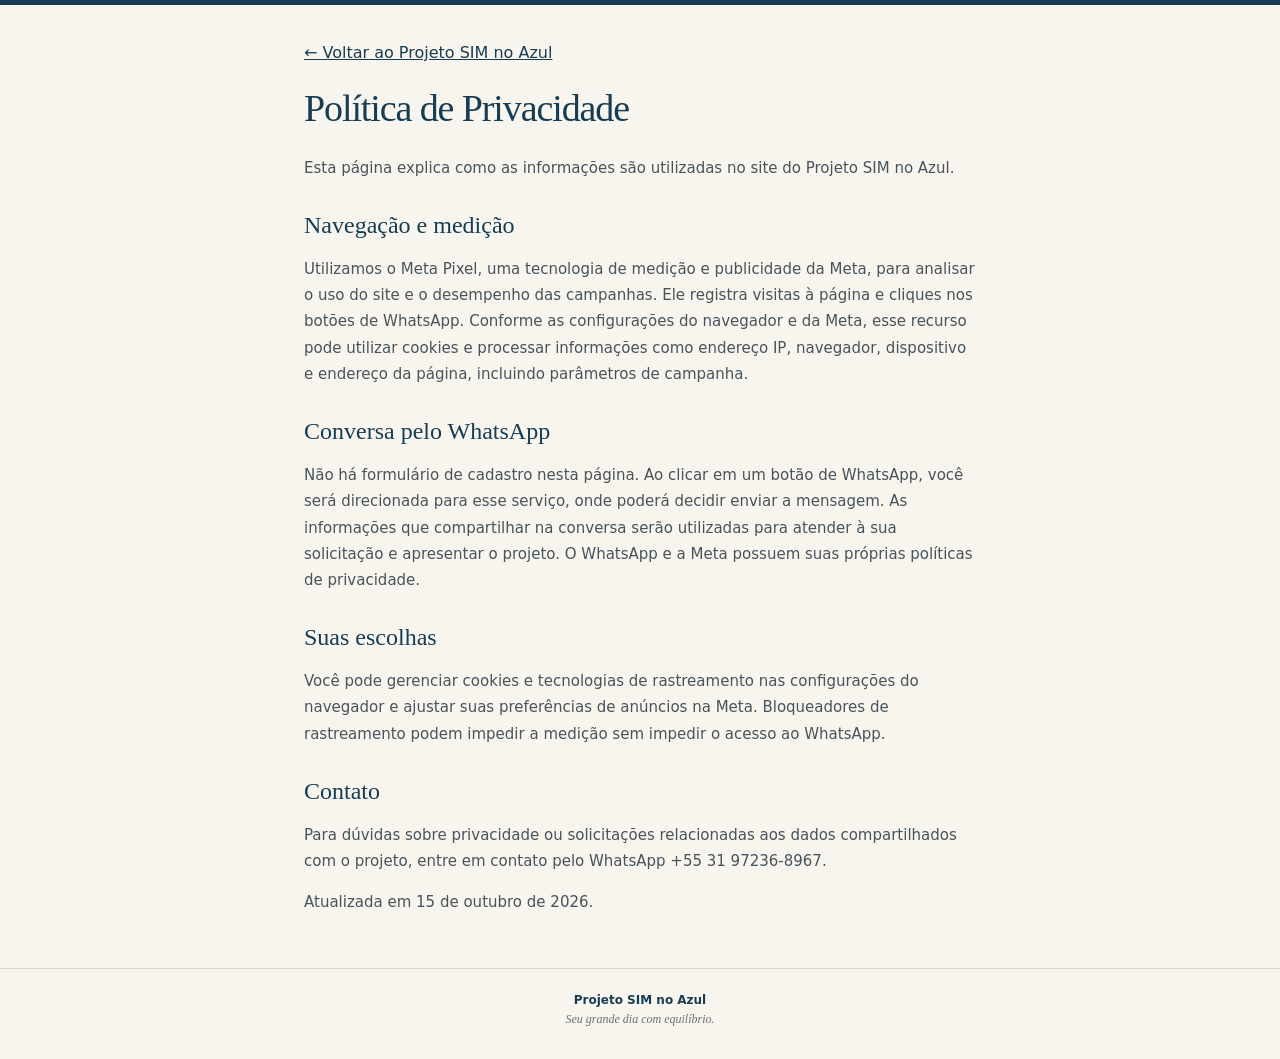
==== privacy.html @ 48f51eed "Adicionar privacy.html da landing page" ====
<!doctype html>
<html lang="pt-BR"><head><meta charset="utf-8"><meta name="viewport" content="width=device-width, initial-scale=1"><title>Política de Privacidade | Projeto SIM no Azul</title><meta name="robots" content="noindex"><link rel="icon" href="assets/favicon.png"><link rel="stylesheet" href="styles.css"></head>
<body><main class="privacy"><a href="index.html">← Voltar ao Projeto SIM no Azul</a><h1>Política de Privacidade</h1><p>Esta página explica como as informações são utilizadas no site do Projeto SIM no Azul.</p><h2>Navegação e medição</h2><p>Utilizamos o Meta Pixel, uma tecnologia de medição e publicidade da Meta, para analisar o uso do site e o desempenho das campanhas. Ele registra visitas à página e cliques nos botões de WhatsApp. Conforme as configurações do navegador e da Meta, esse recurso pode utilizar cookies e processar informações como endereço IP, navegador, dispositivo e endereço da página, incluindo parâmetros de campanha.</p><h2>Conversa pelo WhatsApp</h2><p>Não há formulário de cadastro nesta página. Ao clicar em um botão de WhatsApp, você será direcionada para esse serviço, onde poderá decidir enviar a mensagem. As informações que compartilhar na conversa serão utilizadas para atender à sua solicitação e apresentar o projeto. O WhatsApp e a Meta possuem suas próprias políticas de privacidade.</p><h2>Suas escolhas</h2><p>Você pode gerenciar cookies e tecnologias de rastreamento nas configurações do navegador e ajustar suas preferências de anúncios na Meta. Bloqueadores de rastreamento podem impedir a medição sem impedir o acesso ao WhatsApp.</p><h2>Contato</h2><p>Para dúvidas sobre privacidade ou solicitações relacionadas aos dados compartilhados com o projeto, entre em contato pelo WhatsApp +55 31 97236-8967.</p><p>Atualizada em 15 de outubro de 2026.</p></main><footer><p>Projeto SIM no Azul</p><p class="slogan">Seu grande dia com equilíbrio.</p></footer></body></html>
---- styles.css ----
:root{--navy:#163d53;--cream:#f8f5ef;--gold:#a68a4a;--ink:#47545a;--line:#ded7c8}*{box-sizing:border-box}body{margin:0;color:var(--navy);background:var(--cream);font-family:system-ui,-apple-system,BlinkMacSystemFont,"Segoe UI",sans-serif;-webkit-font-smoothing:antialiased}body:before{content:"";display:block;height:5px;background:var(--navy)}main{width:100%}.hero{padding:12px 22px 34px;text-align:center;max-width:780px;margin:auto}.logo{display:block;width:170px;height:auto;margin:0 auto 10px;mix-blend-mode:multiply}.eyebrow{font-size:9px;letter-spacing:1.6px;font-weight:600;margin:0 0 18px;color:#73694f}h1,h2{font-family:Georgia,"Times New Roman",serif;font-weight:400;text-wrap:balance}h1{font-size:clamp(30px,5.1vw,50px);line-height:1.13;letter-spacing:-1.1px;margin:0 auto 18px;max-width:680px}h1 em{font-style:normal;color:#7f6a39}.intro{max-width:490px;margin:0 auto 24px;font-size:15px;line-height:1.65;color:var(--ink)}.cta{display:flex;align-items:center;justify-content:center;gap:12px;width:100%;max-width:420px;min-height:58px;margin:auto;padding:17px 16px;background:var(--navy);border:1px solid var(--navy);border-radius:7px;color:white;text-decoration:none;font-size:14px;font-weight:650;line-height:1.4;box-shadow:0 5px 14px #163d5310;transition:background .15s}.cta span{font-size:20px;flex-shrink:0}.cta:hover{background:#24546a}.cta:focus-visible,a:focus-visible{outline:3px solid var(--gold);outline-offset:5px}.microcopy{font-size:11px;color:#6c7474;margin:12px 0 0}.context{border-top:1px solid var(--line);padding:30px 24px 36px;text-align:center;background:#fffdfa}.detail{color:var(--gold);font-size:25px}h2{font-size:28px;line-height:1.2;margin:10px 0 16px}.context p{max-width:470px;margin:0 auto 14px;color:var(--ink);font-size:14px;line-height:1.7}.context .closing{font-size:13px;color:var(--navy);font-weight:600;margin-bottom:23px}.secondary{background:transparent;color:var(--navy);box-shadow:none}.secondary:hover{background:var(--cream)}footer{text-align:center;padding:24px 20px 27px;border-top:1px solid var(--line);font-size:12px}footer p{margin:0 0 5px;font-weight:600}footer .slogan{font-family:Georgia,serif;font-style:italic;font-weight:400;color:#6b7270}footer a{display:inline-block;color:#626d70;font-size:11px;margin-top:14px;text-underline-offset:4px}.privacy{max-width:720px;margin:0 auto;padding:38px 24px}.privacy h1{font-size:38px;margin:25px 0}.privacy h2{font-size:24px;margin-top:30px}.privacy p{line-height:1.75;color:var(--ink);font-size:15px}.privacy a{color:var(--navy)}@media(min-width:760px){.hero{padding-top:20px;padding-bottom:44px}.logo{width:190px}.eyebrow{font-size:10px;margin-bottom:22px}.intro{font-size:16px}.context{padding:34px 24px 42px}.context h2{font-size:32px}}@media(max-width:360px){.hero{padding-left:18px;padding-right:18px}.logo{width:145px}.eyebrow{font-size:8px;letter-spacing:1px}.cta{font-size:12px;gap:8px}h1{font-size:29px}}
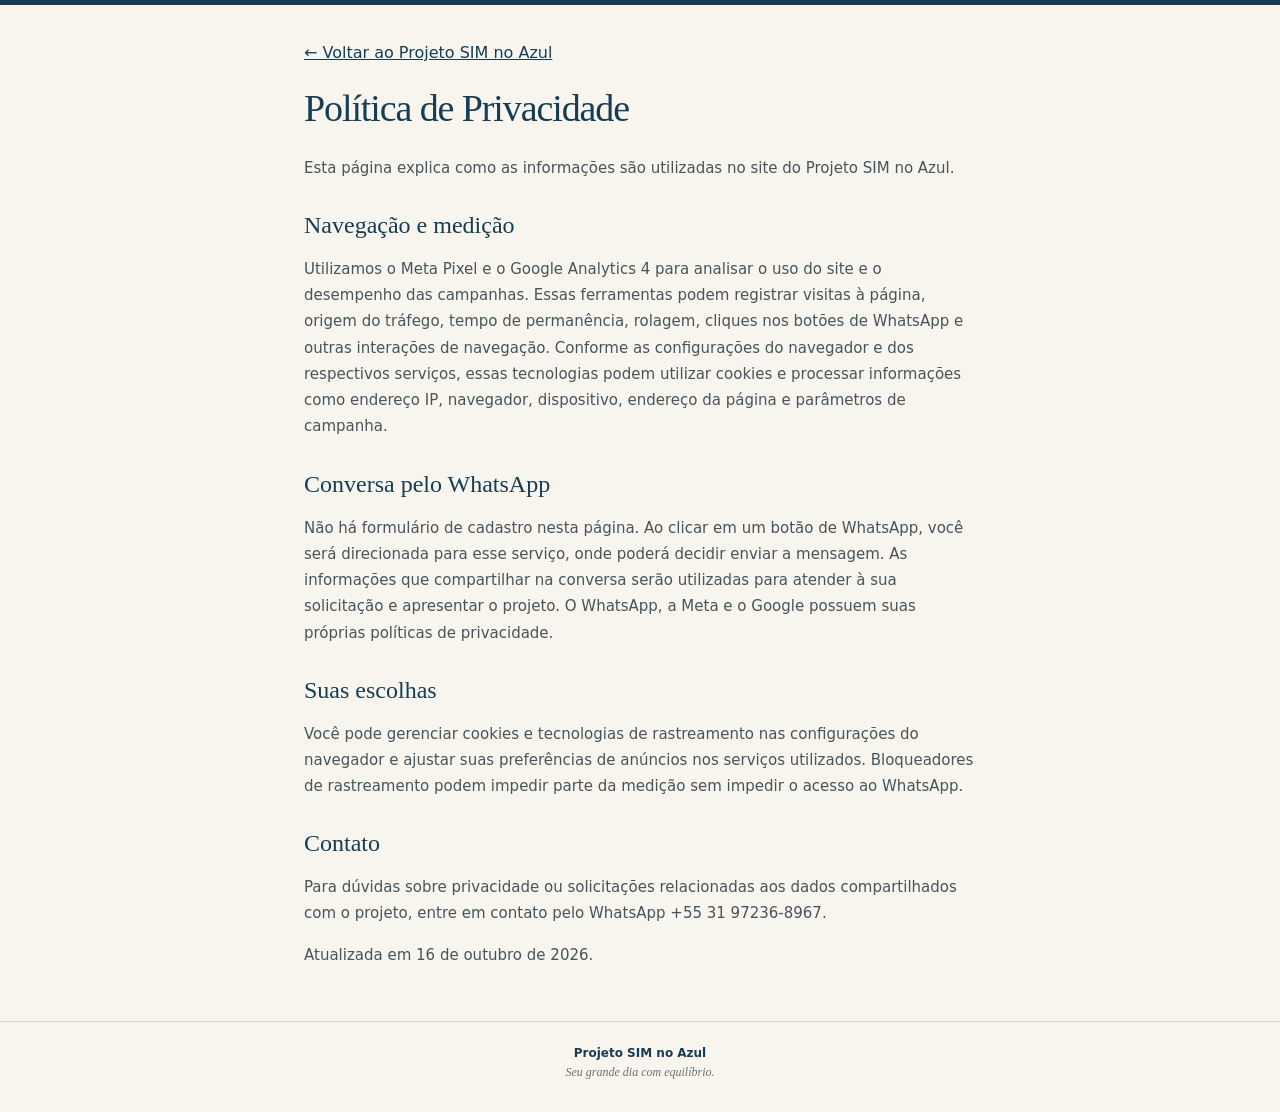
==== commit 1490f728: "Atualizar política de privacidade com Google Analytics" ====
--- a/privacy.html
+++ b/privacy.html
@@ -1,3 +1,3 @@
 <!doctype html>
 <html lang="pt-BR"><head><meta charset="utf-8"><meta name="viewport" content="width=device-width, initial-scale=1"><title>Política de Privacidade | Projeto SIM no Azul</title><meta name="robots" content="noindex"><link rel="icon" href="assets/favicon.png"><link rel="stylesheet" href="styles.css"></head>
-<body><main class="privacy"><a href="index.html">← Voltar ao Projeto SIM no Azul</a><h1>Política de Privacidade</h1><p>Esta página explica como as informações são utilizadas no site do Projeto SIM no Azul.</p><h2>Navegação e medição</h2><p>Utilizamos o Meta Pixel, uma tecnologia de medição e publicidade da Meta, para analisar o uso do site e o desempenho das campanhas. Ele registra visitas à página e cliques nos botões de WhatsApp. Conforme as configurações do navegador e da Meta, esse recurso pode utilizar cookies e processar informações como endereço IP, navegador, dispositivo e endereço da página, incluindo parâmetros de campanha.</p><h2>Conversa pelo WhatsApp</h2><p>Não há formulário de cadastro nesta página. Ao clicar em um botão de WhatsApp, você será direcionada para esse serviço, onde poderá decidir enviar a mensagem. As informações que compartilhar na conversa serão utilizadas para atender à sua solicitação e apresentar o projeto. O WhatsApp e a Meta possuem suas próprias políticas de privacidade.</p><h2>Suas escolhas</h2><p>Você pode gerenciar cookies e tecnologias de rastreamento nas configurações do navegador e ajustar suas preferências de anúncios na Meta. Bloqueadores de rastreamento podem impedir a medição sem impedir o acesso ao WhatsApp.</p><h2>Contato</h2><p>Para dúvidas sobre privacidade ou solicitações relacionadas aos dados compartilhados com o projeto, entre em contato pelo WhatsApp +55 31 97236-8967.</p><p>Atualizada em 15 de outubro de 2026.</p></main><footer><p>Projeto SIM no Azul</p><p class="slogan">Seu grande dia com equilíbrio.</p></footer></body></html>
+<body><main class="privacy"><a href="index.html">← Voltar ao Projeto SIM no Azul</a><h1>Política de Privacidade</h1><p>Esta página explica como as informações são utilizadas no site do Projeto SIM no Azul.</p><h2>Navegação e medição</h2><p>Utilizamos o Meta Pixel e o Google Analytics 4 para analisar o uso do site e o desempenho das campanhas. Essas ferramentas podem registrar visitas à página, origem do tráfego, tempo de permanência, rolagem, cliques nos botões de WhatsApp e outras interações de navegação. Conforme as configurações do navegador e dos respectivos serviços, essas tecnologias podem utilizar cookies e processar informações como endereço IP, navegador, dispositivo, endereço da página e parâmetros de campanha.</p><h2>Conversa pelo WhatsApp</h2><p>Não há formulário de cadastro nesta página. Ao clicar em um botão de WhatsApp, você será direcionada para esse serviço, onde poderá decidir enviar a mensagem. As informações que compartilhar na conversa serão utilizadas para atender à sua solicitação e apresentar o projeto. O WhatsApp, a Meta e o Google possuem suas próprias políticas de privacidade.</p><h2>Suas escolhas</h2><p>Você pode gerenciar cookies e tecnologias de rastreamento nas configurações do navegador e ajustar suas preferências de anúncios nos serviços utilizados. Bloqueadores de rastreamento podem impedir parte da medição sem impedir o acesso ao WhatsApp.</p><h2>Contato</h2><p>Para dúvidas sobre privacidade ou solicitações relacionadas aos dados compartilhados com o projeto, entre em contato pelo WhatsApp +55 31 97236-8967.</p><p>Atualizada em 16 de outubro de 2026.</p></main><footer><p>Projeto SIM no Azul</p><p class="slogan">Seu grande dia com equilíbrio.</p></footer></body></html>
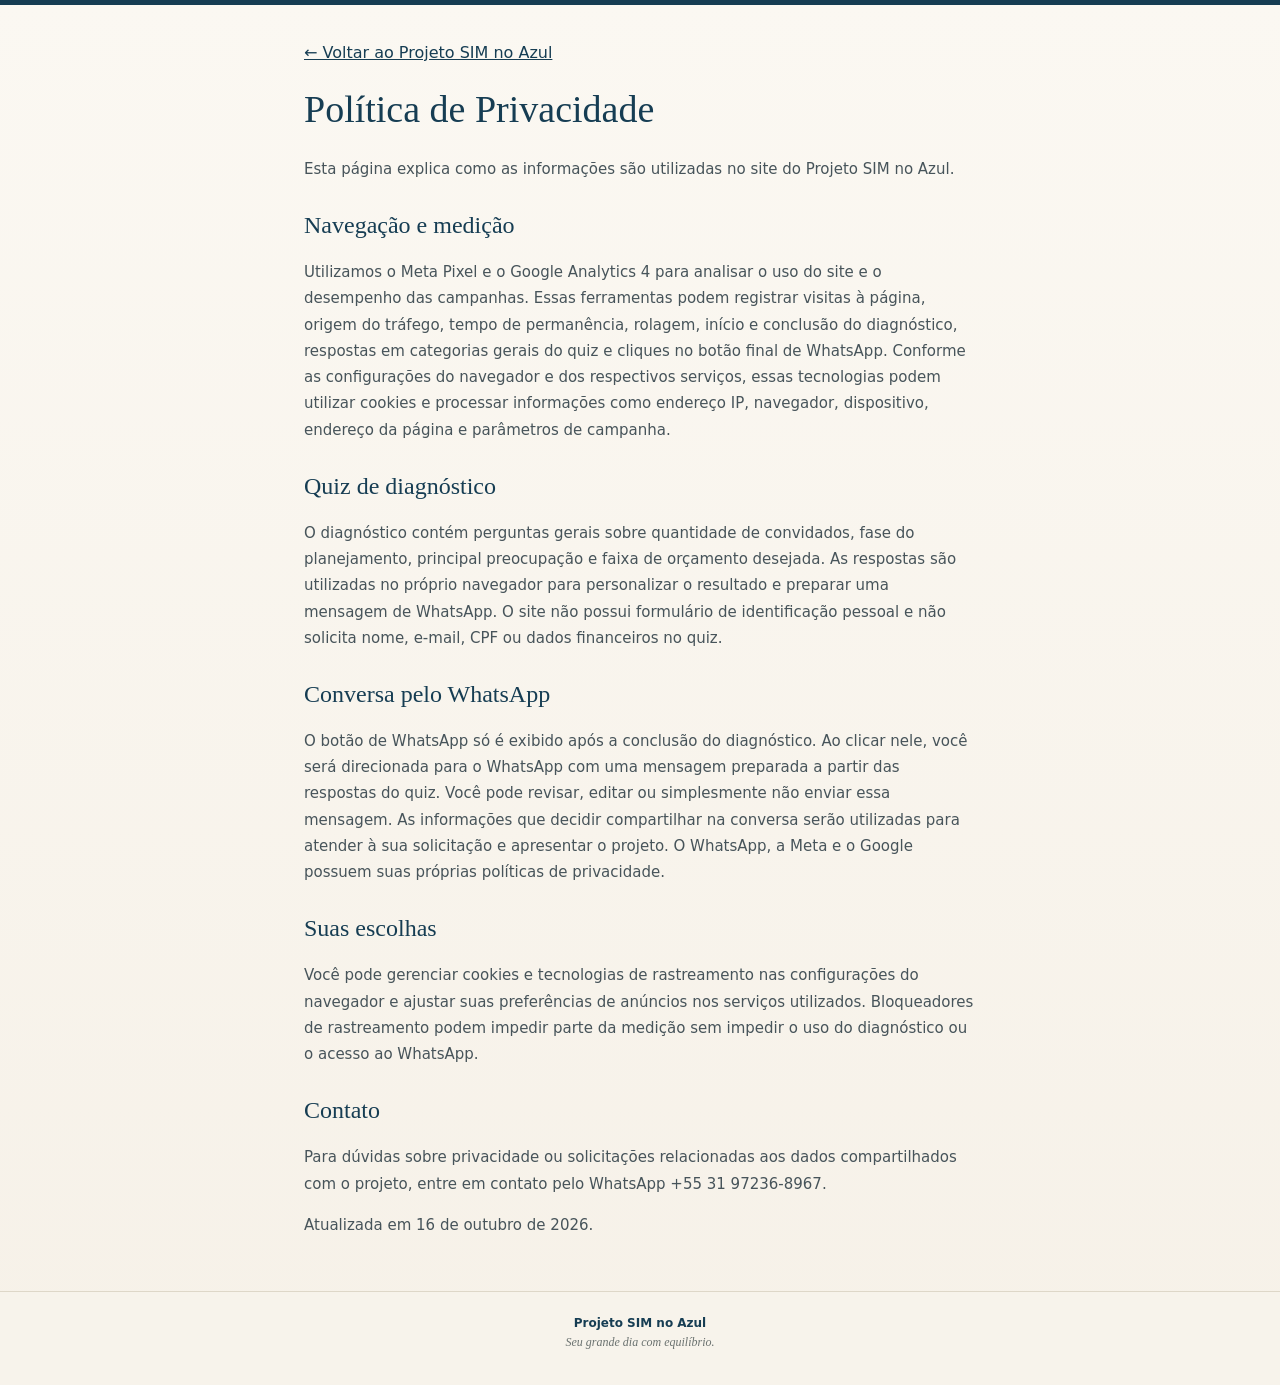
==== commit 1b8f8195: "Atualizar política de privacidade para o quiz de diagnóstico" ====
--- a/privacy.html
+++ b/privacy.html
@@ -1,3 +1,3 @@
 <!doctype html>
 <html lang="pt-BR"><head><meta charset="utf-8"><meta name="viewport" content="width=device-width, initial-scale=1"><title>Política de Privacidade | Projeto SIM no Azul</title><meta name="robots" content="noindex"><link rel="icon" href="assets/favicon.png"><link rel="stylesheet" href="styles.css"></head>
-<body><main class="privacy"><a href="index.html">← Voltar ao Projeto SIM no Azul</a><h1>Política de Privacidade</h1><p>Esta página explica como as informações são utilizadas no site do Projeto SIM no Azul.</p><h2>Navegação e medição</h2><p>Utilizamos o Meta Pixel e o Google Analytics 4 para analisar o uso do site e o desempenho das campanhas. Essas ferramentas podem registrar visitas à página, origem do tráfego, tempo de permanência, rolagem, cliques nos botões de WhatsApp e outras interações de navegação. Conforme as configurações do navegador e dos respectivos serviços, essas tecnologias podem utilizar cookies e processar informações como endereço IP, navegador, dispositivo, endereço da página e parâmetros de campanha.</p><h2>Conversa pelo WhatsApp</h2><p>Não há formulário de cadastro nesta página. Ao clicar em um botão de WhatsApp, você será direcionada para esse serviço, onde poderá decidir enviar a mensagem. As informações que compartilhar na conversa serão utilizadas para atender à sua solicitação e apresentar o projeto. O WhatsApp, a Meta e o Google possuem suas próprias políticas de privacidade.</p><h2>Suas escolhas</h2><p>Você pode gerenciar cookies e tecnologias de rastreamento nas configurações do navegador e ajustar suas preferências de anúncios nos serviços utilizados. Bloqueadores de rastreamento podem impedir parte da medição sem impedir o acesso ao WhatsApp.</p><h2>Contato</h2><p>Para dúvidas sobre privacidade ou solicitações relacionadas aos dados compartilhados com o projeto, entre em contato pelo WhatsApp +55 31 97236-8967.</p><p>Atualizada em 16 de outubro de 2026.</p></main><footer><p>Projeto SIM no Azul</p><p class="slogan">Seu grande dia com equilíbrio.</p></footer></body></html>
+<body><main class="privacy"><a href="index.html">← Voltar ao Projeto SIM no Azul</a><h1>Política de Privacidade</h1><p>Esta página explica como as informações são utilizadas no site do Projeto SIM no Azul.</p><h2>Navegação e medição</h2><p>Utilizamos o Meta Pixel e o Google Analytics 4 para analisar o uso do site e o desempenho das campanhas. Essas ferramentas podem registrar visitas à página, origem do tráfego, tempo de permanência, rolagem, início e conclusão do diagnóstico, respostas em categorias gerais do quiz e cliques no botão final de WhatsApp. Conforme as configurações do navegador e dos respectivos serviços, essas tecnologias podem utilizar cookies e processar informações como endereço IP, navegador, dispositivo, endereço da página e parâmetros de campanha.</p><h2>Quiz de diagnóstico</h2><p>O diagnóstico contém perguntas gerais sobre quantidade de convidados, fase do planejamento, principal preocupação e faixa de orçamento desejada. As respostas são utilizadas no próprio navegador para personalizar o resultado e preparar uma mensagem de WhatsApp. O site não possui formulário de identificação pessoal e não solicita nome, e-mail, CPF ou dados financeiros no quiz.</p><h2>Conversa pelo WhatsApp</h2><p>O botão de WhatsApp só é exibido após a conclusão do diagnóstico. Ao clicar nele, você será direcionada para o WhatsApp com uma mensagem preparada a partir das respostas do quiz. Você pode revisar, editar ou simplesmente não enviar essa mensagem. As informações que decidir compartilhar na conversa serão utilizadas para atender à sua solicitação e apresentar o projeto. O WhatsApp, a Meta e o Google possuem suas próprias políticas de privacidade.</p><h2>Suas escolhas</h2><p>Você pode gerenciar cookies e tecnologias de rastreamento nas configurações do navegador e ajustar suas preferências de anúncios nos serviços utilizados. Bloqueadores de rastreamento podem impedir parte da medição sem impedir o uso do diagnóstico ou o acesso ao WhatsApp.</p><h2>Contato</h2><p>Para dúvidas sobre privacidade ou solicitações relacionadas aos dados compartilhados com o projeto, entre em contato pelo WhatsApp +55 31 97236-8967.</p><p>Atualizada em 16 de outubro de 2026.</p></main><footer><p>Projeto SIM no Azul</p><p class="slogan">Seu grande dia com equilíbrio.</p></footer></body></html>
--- a/styles.css
+++ b/styles.css
@@ -1 +1 @@
-:root{--navy:#163d53;--cream:#f8f5ef;--gold:#a68a4a;--ink:#47545a;--line:#ded7c8}*{box-sizing:border-box}body{margin:0;color:var(--navy);background:var(--cream);font-family:system-ui,-apple-system,BlinkMacSystemFont,"Segoe UI",sans-serif;-webkit-font-smoothing:antialiased}body:before{content:"";display:block;height:5px;background:var(--navy)}main{width:100%}.hero{padding:12px 22px 34px;text-align:center;max-width:780px;margin:auto}.logo{display:block;width:170px;height:auto;margin:0 auto 10px;mix-blend-mode:multiply}.eyebrow{font-size:9px;letter-spacing:1.6px;font-weight:600;margin:0 0 18px;color:#73694f}h1,h2{font-family:Georgia,"Times New Roman",serif;font-weight:400;text-wrap:balance}h1{font-size:clamp(30px,5.1vw,50px);line-height:1.13;letter-spacing:-1.1px;margin:0 auto 18px;max-width:680px}h1 em{font-style:normal;color:#7f6a39}.intro{max-width:490px;margin:0 auto 24px;font-size:15px;line-height:1.65;color:var(--ink)}.cta{display:flex;align-items:center;justify-content:center;gap:12px;width:100%;max-width:420px;min-height:58px;margin:auto;padding:17px 16px;background:var(--navy);border:1px solid var(--navy);border-radius:7px;color:white;text-decoration:none;font-size:14px;font-weight:650;line-height:1.4;box-shadow:0 5px 14px #163d5310;transition:background .15s}.cta span{font-size:20px;flex-shrink:0}.cta:hover{background:#24546a}.cta:focus-visible,a:focus-visible{outline:3px solid var(--gold);outline-offset:5px}.microcopy{font-size:11px;color:#6c7474;margin:12px 0 0}.context{border-top:1px solid var(--line);padding:30px 24px 36px;text-align:center;background:#fffdfa}.detail{color:var(--gold);font-size:25px}h2{font-size:28px;line-height:1.2;margin:10px 0 16px}.context p{max-width:470px;margin:0 auto 14px;color:var(--ink);font-size:14px;line-height:1.7}.context .closing{font-size:13px;color:var(--navy);font-weight:600;margin-bottom:23px}.secondary{background:transparent;color:var(--navy);box-shadow:none}.secondary:hover{background:var(--cream)}footer{text-align:center;padding:24px 20px 27px;border-top:1px solid var(--line);font-size:12px}footer p{margin:0 0 5px;font-weight:600}footer .slogan{font-family:Georgia,serif;font-style:italic;font-weight:400;color:#6b7270}footer a{display:inline-block;color:#626d70;font-size:11px;margin-top:14px;text-underline-offset:4px}.privacy{max-width:720px;margin:0 auto;padding:38px 24px}.privacy h1{font-size:38px;margin:25px 0}.privacy h2{font-size:24px;margin-top:30px}.privacy p{line-height:1.75;color:var(--ink);font-size:15px}.privacy a{color:var(--navy)}@media(min-width:760px){.hero{padding-top:20px;padding-bottom:44px}.logo{width:190px}.eyebrow{font-size:10px;margin-bottom:22px}.intro{font-size:16px}.context{padding:34px 24px 42px}.context h2{font-size:32px}}@media(max-width:360px){.hero{padding-left:18px;padding-right:18px}.logo{width:145px}.eyebrow{font-size:8px;letter-spacing:1px}.cta{font-size:12px;gap:8px}h1{font-size:29px}}
+:root{--navy:#163d53;--navy-2:#224f65;--cream:#f8f5ef;--paper:#fffdfa;--gold:#a68a4a;--gold-soft:#d8c99e;--ink:#47545a;--muted:#6d777a;--line:#ded7c8;--shadow:0 18px 50px rgba(22,61,83,.10)}*{box-sizing:border-box}html{scroll-behavior:smooth}body{margin:0;color:var(--navy);background:linear-gradient(180deg,#fbf8f2 0%,#f6f1e8 100%);font-family:system-ui,-apple-system,BlinkMacSystemFont,"Segoe UI",sans-serif;-webkit-font-smoothing:antialiased}body:before{content:"";display:block;height:5px;background:var(--navy)}button,a{font:inherit}.hidden{display:none!important}main{width:100%}.hero{min-height:calc(100svh - 5px);padding:16px 22px 42px;text-align:center;max-width:820px;margin:auto;display:flex;flex-direction:column;align-items:center;justify-content:center}.logo{display:block;width:168px;height:auto;margin:0 auto 10px;mix-blend-mode:multiply}.eyebrow,.step-kicker,.offer-kicker{font-size:10px;letter-spacing:1.7px;font-weight:750;margin:0 0 18px;color:#7c6f4d}.hero h1,.quiz-card h2,.result-card h2,.offer-box h3,.privacy h1,.privacy h2{font-family:Georgia,"Times New Roman",serif;font-weight:400;text-wrap:balance}.hero h1{font-size:clamp(34px,6.1vw,56px);line-height:1.06;letter-spacing:-1.4px;margin:0 auto 20px;max-width:760px}.hero h1 em{font-style:normal;color:#7e6938}.intro{max-width:570px;margin:0 auto 26px;font-size:16px;line-height:1.65;color:var(--ink)}.cta{display:flex;align-items:center;justify-content:center;gap:12px;width:100%;max-width:460px;min-height:60px;margin:auto;padding:18px 18px;background:var(--navy);border:1px solid var(--navy);border-radius:10px;color:#fff;text-decoration:none;font-size:14px;font-weight:800;line-height:1.35;letter-spacing:.2px;box-shadow:0 10px 26px rgba(22,61,83,.16);cursor:pointer;transition:transform .16s ease,background .16s ease,box-shadow .16s ease}.cta:hover{background:var(--navy-2);transform:translateY(-1px);box-shadow:0 13px 30px rgba(22,61,83,.20)}.cta:active{transform:translateY(0)}.cta:focus-visible,.answer:focus-visible,.back-btn:focus-visible,a:focus-visible{outline:3px solid var(--gold);outline-offset:4px}.cta span{font-size:20px;line-height:1}.microcopy{font-size:11px;color:#6d777a;margin:11px 0 0}.proof-note{display:flex;align-items:flex-start;gap:10px;max-width:520px;margin:28px auto 0;padding:14px 16px;border:1px solid rgba(166,138,74,.25);border-radius:12px;background:rgba(255,253,250,.72);text-align:left}.proof-note p{margin:0;color:#667174;font-size:12px;line-height:1.55}.proof-icon{color:var(--gold);margin-top:1px}.quiz-wrap{min-height:calc(100svh - 5px);padding:30px 18px 44px;display:flex;align-items:center;justify-content:center}.quiz-card{width:100%;max-width:650px;background:rgba(255,253,250,.96);border:1px solid var(--line);border-radius:22px;padding:24px;box-shadow:var(--shadow)}.quiz-topline{display:flex;align-items:center;justify-content:space-between;gap:20px;font-size:12px;font-weight:700;color:#687476;margin-bottom:10px}.progress-track{height:7px;border-radius:99px;background:#e9e3d7;overflow:hidden;margin-bottom:32px}.progress-bar{height:100%;width:25%;border-radius:99px;background:linear-gradient(90deg,var(--gold),#c4a75f);transition:width .25s ease}.quiz-step{animation:fadeUp .24s ease}.step-kicker{margin-bottom:11px}.quiz-card h2{font-size:clamp(29px,5vw,39px);line-height:1.15;margin:0 0 24px;letter-spacing:-.5px}.answers{display:grid;gap:11px}.answer{width:100%;border:1px solid #d9d3c7;background:#fff;border-radius:12px;padding:16px 17px;color:var(--navy);font-size:14px;font-weight:700;text-align:left;cursor:pointer;transition:border-color .15s ease,background .15s ease,transform .15s ease,box-shadow .15s ease}.answer:hover{border-color:#ad9b6a;background:#fcfaf5;transform:translateY(-1px);box-shadow:0 7px 18px rgba(22,61,83,.06)}.answer.selected{background:var(--navy);color:#fff;border-color:var(--navy);transform:scale(.995)}.back-btn{margin-top:20px;border:0;background:transparent;color:#718084;text-decoration:underline;text-underline-offset:4px;font-size:12px;cursor:pointer;padding:8px 0}.result{padding:34px 18px 52px;min-height:calc(100svh - 5px);display:flex;align-items:center;justify-content:center}.result-card{width:100%;max-width:720px;background:rgba(255,253,250,.97);border:1px solid var(--line);border-radius:24px;padding:28px;box-shadow:var(--shadow);text-align:center;animation:fadeUp .3s ease}.result-badge{display:inline-flex;padding:8px 12px;border-radius:99px;background:#f0eadb;color:#746640;font-size:10px;letter-spacing:1.1px;font-weight:800;margin-bottom:18px}.result-card h2{font-size:clamp(31px,5vw,45px);line-height:1.1;margin:0 auto 16px;max-width:620px;letter-spacing:-.7px}.result-card>p{max-width:580px;margin:0 auto;color:var(--ink);font-size:15px;line-height:1.7}.result-highlight{max-width:590px;margin:24px auto;padding:18px;border-left:3px solid var(--gold);background:#f8f4e9;border-radius:0 12px 12px 0;text-align:left}.result-highlight strong{color:var(--navy)}.result-highlight p{margin:6px 0 0;color:var(--ink);font-size:14px;line-height:1.65}.offer-box{margin:26px auto;max-width:620px;border:1px solid #d9d1bf;border-radius:16px;padding:22px;background:#fff;text-align:left}.offer-kicker{margin-bottom:10px}.offer-box h3{font-size:28px;line-height:1.17;margin:0 0 12px}.offer-box p{margin:0;color:var(--ink);font-size:14px;line-height:1.65}.offer-box .offer-proof{margin-top:14px;padding-top:14px;border-top:1px solid #ece6da;color:#6d7472;font-size:12px}.result-cta{max-width:520px}.fineprint{max-width:560px!important;font-size:10px!important;line-height:1.55!important;color:#7b8384!important;margin-top:16px!important}footer{text-align:center;padding:24px 20px 30px;border-top:1px solid var(--line);font-size:12px;background:#f7f3eb}footer p{margin:0 0 5px;font-weight:650}footer .slogan{font-family:Georgia,serif;font-style:italic;font-weight:400;color:#6b7270}footer a{display:inline-block;color:#626d70;font-size:11px;margin-top:14px;text-underline-offset:4px}.privacy{max-width:720px;margin:0 auto;padding:38px 24px}.privacy h1{font-size:38px;margin:25px 0}.privacy h2{font-size:24px;margin-top:30px}.privacy p{line-height:1.75;color:var(--ink);font-size:15px}.privacy a{color:var(--navy)}@keyframes fadeUp{from{opacity:0;transform:translateY(8px)}to{opacity:1;transform:translateY(0)}}@media(min-width:760px){.hero{padding-top:24px;padding-bottom:48px}.logo{width:190px}.eyebrow{font-size:10px}.intro{font-size:17px}.quiz-card{padding:34px 38px}.result-card{padding:40px 44px}.answer{font-size:15px;padding:17px 18px}}@media(max-width:480px){.hero{padding-left:18px;padding-right:18px}.logo{width:146px}.hero h1{font-size:34px}.intro{font-size:14px}.cta{font-size:13px;min-height:58px;padding:16px 14px}.proof-note{margin-top:23px}.quiz-wrap,.result{padding-left:12px;padding-right:12px}.quiz-card,.result-card{border-radius:17px;padding:20px 17px}.quiz-card h2{font-size:29px}.answer{font-size:13px;padding:15px}.result-card h2{font-size:31px}.offer-box{padding:18px 16px}.offer-box h3{font-size:25px}}
